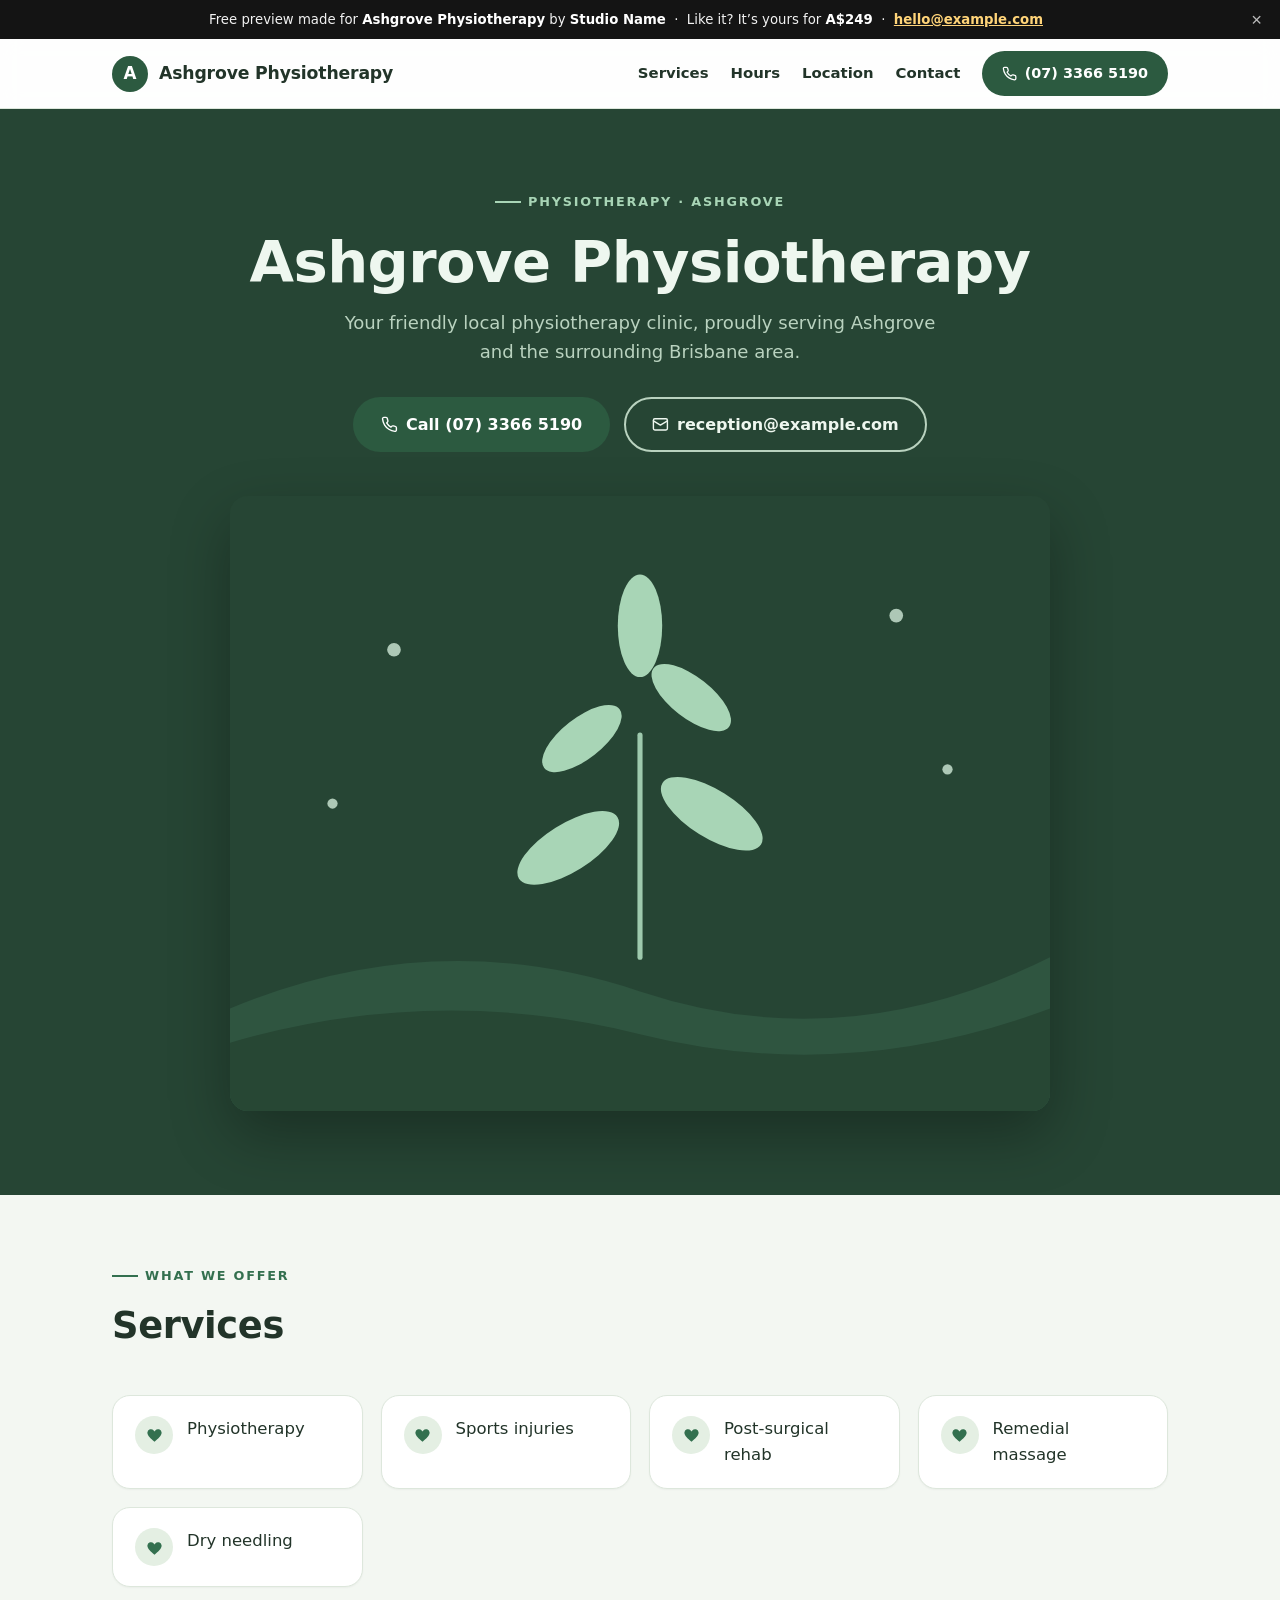
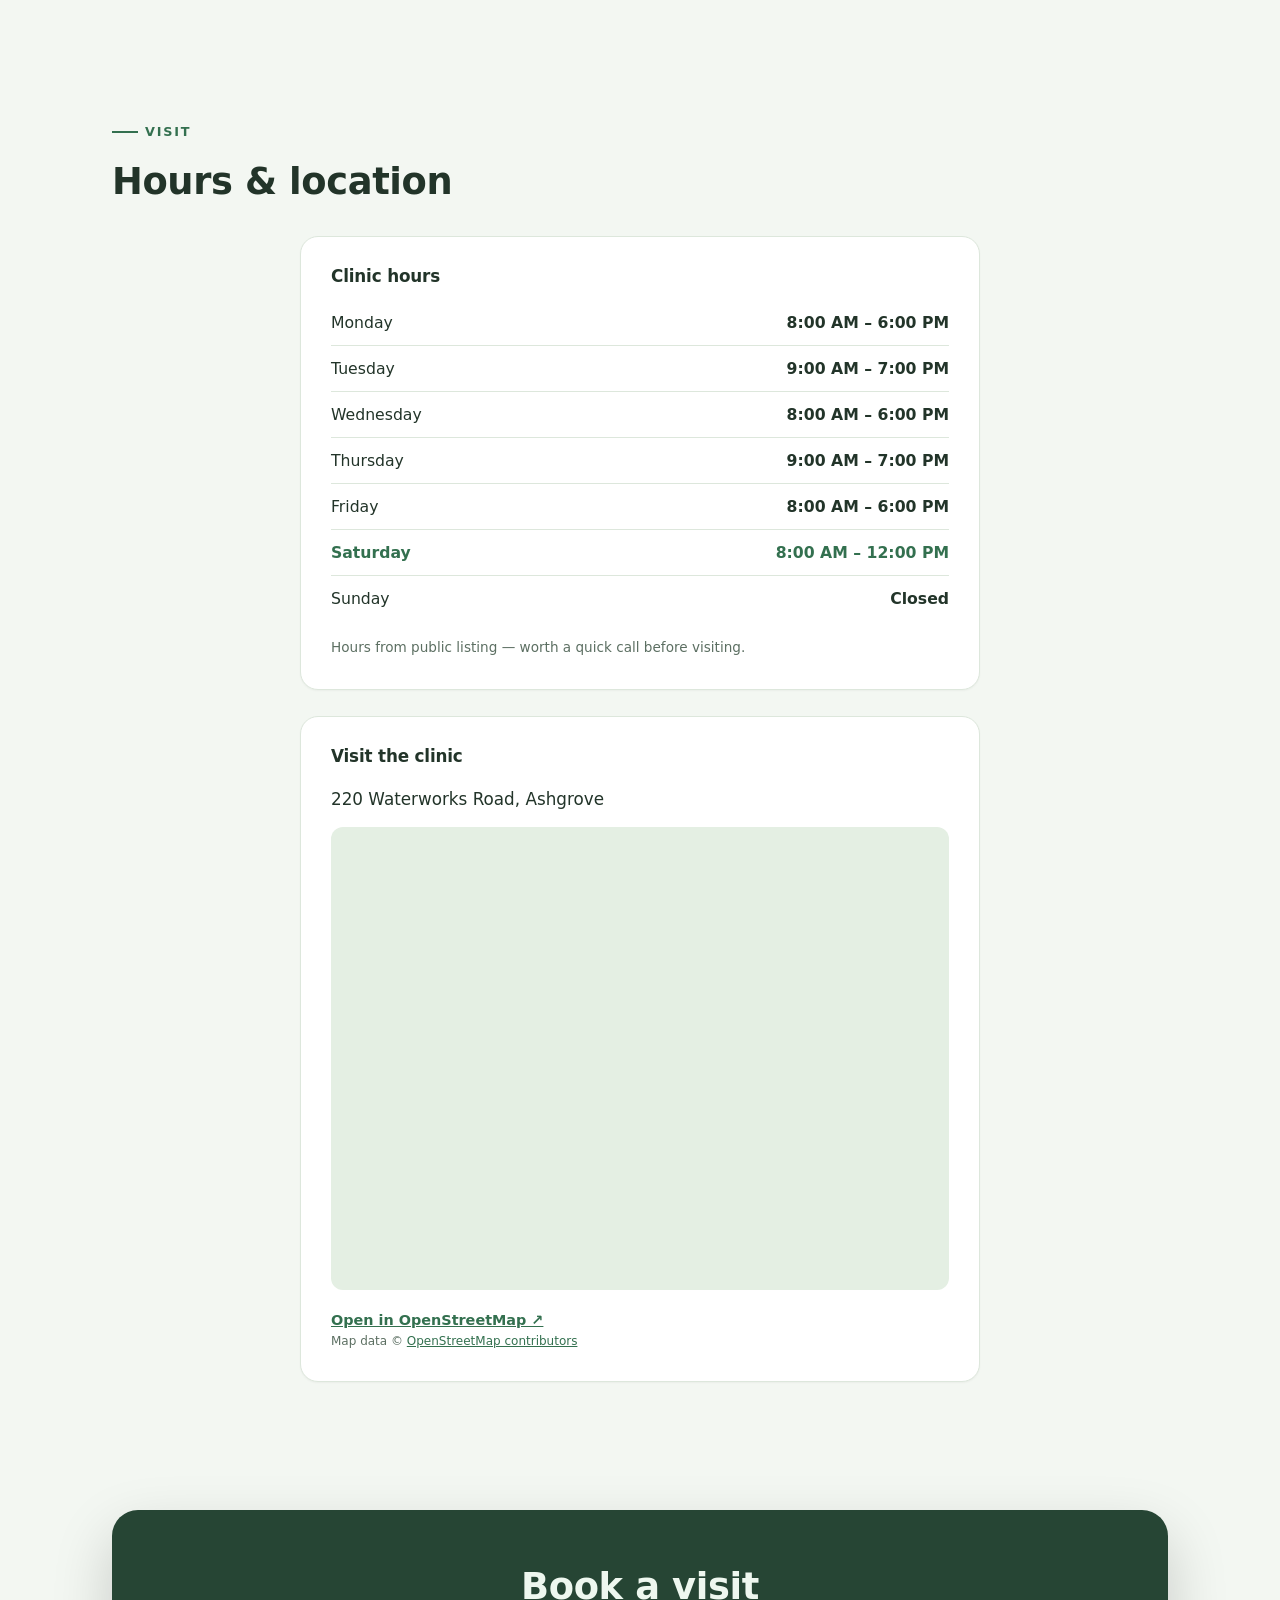
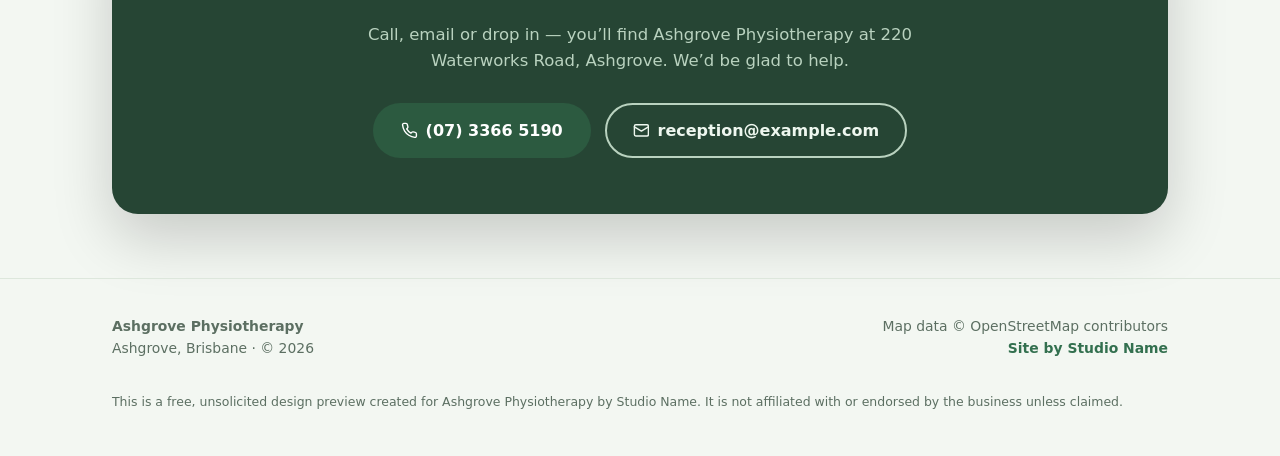
==== previews/_samples/ashgrove-physio/index.html @ f1c0a26a "sitegen: preview-site generator — 6 themes, hours/OSM parser, JSON-LD, samples+gallery (Lighthouse 1" ====
<!doctype html>
<html lang="en-AU">
<head>
<meta charset="utf-8">
<meta name="viewport" content="width=device-width,initial-scale=1">
<title>Ashgrove Physiotherapy — Physiotherapy in Ashgrove, Brisbane</title>
<meta name="description" content="Ashgrove Physiotherapy is a local physiotherapy clinic in Ashgrove, Brisbane. Services include physiotherapy, sports injuries, post-surgical rehab. Call (07) 33">
<meta name="robots" content="noindex">
<meta property="og:type" content="website">
<meta property="og:title" content="Ashgrove Physiotherapy — Physiotherapy in Ashgrove, Brisbane">
<meta property="og:description" content="Ashgrove Physiotherapy is a local physiotherapy clinic in Ashgrove, Brisbane. Services include physiotherapy, sports injuries, post-surgical rehab. Call (07) 33">
<meta property="og:locale" content="en_AU">
<meta name="theme-color" content="#264534">
<link rel="icon" href="data:image/svg+xml,%3Csvg xmlns='http://www.w3.org/2000/svg' viewBox='0 0 64 64'%3E%3Crect width='64' height='64' rx='14' fill='%232c5a40'/%3E%3Ctext x='32' y='44' font-family='system-ui,sans-serif' font-size='34' font-weight='700' text-anchor='middle' fill='%23ffffff'%3EA%3C/text%3E%3C/svg%3E">
<script type="application/ld+json">{"@context":"https://schema.org","@type":"PhysicalTherapist","name":"Ashgrove Physiotherapy","address":{"@type":"PostalAddress","streetAddress":"220 Waterworks Road","addressLocality":"Ashgrove","addressRegion":"QLD","addressCountry":"AU"},"telephone":"(07) 3366 5190","email":"reception@example.com","geo":{"@type":"GeoCoordinates","latitude":-27.4436,"longitude":152.9927},"openingHoursSpecification":[{"@type":"OpeningHoursSpecification","dayOfWeek":["Monday","Wednesday","Friday"],"opens":"08:00","closes":"18:00"},{"@type":"OpeningHoursSpecification","dayOfWeek":["Tuesday","Thursday"],"opens":"09:00","closes":"19:00"},{"@type":"OpeningHoursSpecification","dayOfWeek":["Saturday"],"opens":"08:00","closes":"12:00"}]}</script>
<style>
:root{--bg:#f3f7f2;--surface:#ffffff;--ink:#223429;--muted:#5c6f62;--deep:#264534;--deep-ink:#eef7ef;--deep-muted:#b9d2bf;--accent:#33704f;--accent-bg:#2c5a40;--accent-ink:#ffffff;--accent-on-deep:#a8d5b6;--line:#dde7dc;--chip:#e4efe3;--radius:18px;--btn-radius:999px;--font-d:ui-rounded,"SF Pro Rounded","Segoe UI",system-ui,sans-serif;--font-b:system-ui,"Segoe UI",Roboto,Helvetica,Arial,sans-serif}
*{box-sizing:border-box;margin:0;padding:0}
html{scroll-behavior:smooth}
body{font-family:var(--font-b);background:var(--bg);color:var(--ink);line-height:1.6;font-size:16.5px;-webkit-font-smoothing:antialiased}
img,svg{max-width:100%;display:block}
a{color:var(--accent)}
.wrap{max-width:1100px;margin:0 auto;padding:0 22px}
section{padding:64px 0}
h1,h2,h3{font-family:var(--font-d);line-height:1.12;font-weight:800;letter-spacing:-.01em}
h2{font-size:clamp(1.7rem,3.4vw,2.3rem);margin-bottom:.4em}
h3{font-size:1.05rem}
.eyebrow{display:inline-flex;align-items:center;gap:.55em;font-size:.8rem;font-weight:700;letter-spacing:.14em;text-transform:uppercase;color:var(--accent);margin-bottom:18px}
.eyebrow::before{content:"";width:26px;height:2px;background:var(--accent);display:inline-block}
.hero .eyebrow{color:var(--accent-on-deep)}
.hero .eyebrow::before{background:var(--accent-on-deep)}
.lede{font-size:1.13rem;color:var(--deep-muted);max-width:34em;margin:14px 0 30px}
.btn{display:inline-flex;align-items:center;gap:.5em;padding:13px 26px;border-radius:var(--btn-radius);font-weight:700;font-size:1rem;text-decoration:none;border:2px solid transparent;transition:transform .15s ease,box-shadow .15s ease}
.btn-primary{background:var(--accent-bg);color:var(--accent-ink)}
.btn-primary:hover{transform:translateY(-2px);box-shadow:0 8px 20px rgb(0 0 0/.22)}
.btn-ghost{border-color:var(--deep-muted);color:var(--deep-ink);background:transparent}
.btn-ghost:hover{border-color:var(--deep-ink)}
.btn svg{width:1.05em;height:1.05em;flex:none}
/* preview banner */
.pvbar{position:relative;z-index:60;display:flex;align-items:center;justify-content:center;gap:1em;flex-wrap:wrap;background:#141414;color:#f2f2f2;font-size:.83rem;padding:9px 46px 9px 18px;text-align:center}
.pvbar a{color:#ffd479;font-weight:700}
.pvbar strong{color:#fff}
.pvbar button{position:absolute;right:10px;top:50%;transform:translateY(-50%);background:transparent;border:0;color:#bbb;font-size:1.15rem;cursor:pointer;line-height:1;padding:4px 8px}
.pvbar button:hover{color:#fff}
/* header */
.site-head{position:sticky;top:0;z-index:50;background:color-mix(in srgb,var(--surface) 88%,transparent);backdrop-filter:blur(10px);border-bottom:1px solid var(--line)}
.site-head .wrap{display:flex;align-items:center;justify-content:space-between;gap:14px;padding-top:12px;padding-bottom:12px}
.brand{display:flex;align-items:center;gap:11px;text-decoration:none;color:var(--ink);font-family:var(--font-d);font-weight:800;font-size:1.08rem;letter-spacing:-.01em}
.brand .mark{width:36px;height:36px;flex:none;border-radius:50%;background:var(--accent-bg);color:var(--accent-ink);display:grid;place-items:center;font-size:1.05rem}
nav{display:flex;align-items:center;gap:22px}
nav a{color:var(--ink);text-decoration:none;font-size:.93rem;font-weight:600}
nav a:hover{color:var(--accent)}
nav .btn{padding:9px 18px;font-size:.9rem}
@media(max-width:640px){nav a.navlink{display:none}}
/* hero */
.hero{background:var(--deep);color:var(--deep-ink);padding:76px 0 84px;overflow:hidden}
.hero-grid{display:grid;grid-template-columns:1.02fr .98fr;gap:56px;align-items:center}
.hero-center{text-align:center;max-width:820px;margin:0 auto}
.hero-center .eyebrow{justify-content:center}
.hero-center .lede{margin-left:auto;margin-right:auto}
.hero-art{border-radius:var(--radius);overflow:hidden;box-shadow:0 24px 60px rgb(0 0 0/.3);line-height:0}
.hero-center .hero-art{margin-top:44px}
.hero h1{font-size:clamp(2.2rem,5.4vw,3.6rem)}
.cta-row{display:flex;gap:14px;flex-wrap:wrap}
.hero-center .cta-row{justify-content:center}
.hero .phone-chip{margin-top:22px;color:var(--deep-muted);font-size:.92rem}
/* services */
.svc-head{display:flex;align-items:end;justify-content:space-between;gap:20px;margin-bottom:34px}
.svc-head p{color:var(--muted);max-width:40em}
.svc-grid{display:grid;grid-template-columns:repeat(auto-fit,minmax(240px,1fr));gap:18px;list-style:none}
.svc-grid li{background:var(--surface);border:1px solid var(--line);border-radius:var(--radius);padding:20px 22px;display:flex;gap:14px;align-items:flex-start;box-shadow:0 1px 2px rgb(0 0 0/.04)}
.svc-grid li .ic{flex:none;width:38px;height:38px;border-radius:50%;background:var(--chip);color:var(--accent);display:grid;place-items:center}
.svc-grid li .ic svg{width:19px;height:19px}
.svc-rows{list-style:none;max-width:720px;margin:0 auto}
.svc-rows li{display:flex;align-items:center;gap:16px;padding:17px 4px;border-bottom:1px solid var(--line);font-family:var(--font-d);font-size:1.15rem}
.svc-rows li:last-child{border-bottom:0}
.svc-rows .dot{flex:none;width:9px;height:9px;border-radius:50%;background:var(--accent)}
.svc-rows .no{color:var(--accent);font-size:.8rem;letter-spacing:.1em;font-family:var(--font-b);font-weight:700;min-width:2.1em}
.svc-menu{list-style:none;display:grid;grid-template-columns:repeat(auto-fit,minmax(300px,1fr));column-gap:48px;max-width:860px;margin:0 auto;background:var(--surface);border:1px solid var(--line);border-radius:var(--radius);padding:34px 40px}
.svc-menu li{display:flex;align-items:baseline;gap:10px;padding:13px 0;border-bottom:1px dashed var(--line)}
.svc-menu li span:first-child{font-family:var(--font-d);font-size:1.12rem}
.svc-checks{list-style:none;display:grid;grid-template-columns:repeat(auto-fit,minmax(280px,1fr));gap:14px 34px;max-width:860px}
.svc-checks li{display:flex;gap:12px;align-items:flex-start;padding:6px 0;font-size:1.05rem}
.svc-checks .ic{flex:none;width:26px;height:26px;border-radius:6px;background:var(--chip);color:var(--accent);display:grid;place-items:center;margin-top:2px}
.svc-checks .ic svg{width:15px;height:15px}
/* info (hours + location) */
.info-grid{display:grid;grid-template-columns:1fr 1fr;gap:26px;align-items:stretch}
.info-grid.single{grid-template-columns:1fr;max-width:720px;margin:0 auto}
.info-grid.centered{grid-template-columns:minmax(0,680px);justify-content:center}
.card{background:var(--surface);border:1px solid var(--line);border-radius:var(--radius);padding:30px;box-shadow:0 1px 2px rgb(0 0 0/.04)}
.hours-table{width:100%;border-collapse:collapse;font-size:.98rem}
.hours-table td{padding:10px 0;border-bottom:1px solid var(--line)}
.hours-table tr:last-child td{border-bottom:0}
.hours-table td:last-child{text-align:right;font-weight:600;font-variant-numeric:tabular-nums}
.hours-table tr.today td{color:var(--accent);font-weight:800}
.hours-note{margin-top:16px;font-size:.85rem;color:var(--muted)}
.map-frame{width:100%;aspect-ratio:4/3;border:0;border-radius:calc(var(--radius) - 6px);background:var(--chip)}
.addr{font-size:1.05rem;margin:6px 0 14px}
.map-link{font-size:.9rem;font-weight:600}
.map-credit{font-size:.75rem;color:var(--muted);margin-top:10px}
.photos{display:grid;grid-template-columns:repeat(auto-fit,minmax(200px,1fr));gap:14px;margin-top:20px}
.photos img{width:100%;aspect-ratio:4/3;object-fit:cover;border-radius:calc(var(--radius) - 6px)}
/* contact */
.contact-band{background:var(--deep);color:var(--deep-ink);border-radius:calc(var(--radius) + 8px);padding:56px 48px;text-align:center;box-shadow:0 24px 60px rgb(0 0 0/.18)}
.contact-band h2{color:var(--deep-ink)}
.contact-band p{color:var(--deep-muted);max-width:38em;margin:0 auto 28px}
.contact-band .cta-row{justify-content:center}
/* footer */
.site-foot{border-top:1px solid var(--line);padding:36px 0 44px;font-size:.87rem;color:var(--muted)}
.site-foot .wrap{display:flex;justify-content:space-between;gap:18px;flex-wrap:wrap}
.site-foot .studio{color:var(--accent);font-weight:700;text-decoration:none}
.preview-note{width:100%;font-size:.78rem;margin-top:14px}
/* responsive */
@media(max-width:860px){
  .hero-grid{grid-template-columns:1fr;gap:38px}
  .hero{padding:60px 0 66px}
  .info-grid{grid-template-columns:1fr}
  .contact-band{padding:42px 24px}
  section{padding:50px 0}
  .svc-menu{padding:26px 22px}
}
@media(prefers-reduced-motion:reduce){*{scroll-behavior:auto;transition:none!important}}
:focus-visible{outline:3px solid var(--accent);outline-offset:2px;border-radius:4px}
</style>
</head>
<body>
<div class="pvbar" id="pvbar" role="region" aria-label="Preview notice">
  <span>Free preview made for <strong>Ashgrove Physiotherapy</strong> by <strong>Studio Name</strong>
  &nbsp;·&nbsp; Like it? It&rsquo;s yours for <strong>A$249</strong>
  &nbsp;·&nbsp; <a href="mailto:hello@example.com">hello@example.com</a></span>
  <button type="button" id="pv-dismiss" aria-label="Dismiss preview notice">&times;</button>
</div>
<header class="site-head"><div class="wrap">
  <a class="brand" href="#top"><span class="mark">A</span>Ashgrove Physiotherapy</a>
  <nav aria-label="Site">
    <a class="navlink" href="#services">Services</a>
    <a class="navlink" href="#hours">Hours</a>
    <a class="navlink" href="#location">Location</a>
    <a class="navlink" href="#contact">Contact</a>
    <a class="btn btn-primary" href="tel:0733665190"><svg viewBox="0 0 24 24" fill="none" stroke="currentColor" stroke-width="2" stroke-linecap="round" stroke-linejoin="round" aria-hidden="true"><path d="M22 16.9v3a2 2 0 0 1-2.2 2 19.8 19.8 0 0 1-8.6-3 19.5 19.5 0 0 1-6-6 19.8 19.8 0 0 1-3-8.7A2 2 0 0 1 4.1 2h3a2 2 0 0 1 2 1.7c.1 1 .4 2 .7 2.8a2 2 0 0 1-.5 2.1L8.1 9.9a16 16 0 0 0 6 6l1.3-1.2a2 2 0 0 1 2.1-.5c.9.3 1.9.6 2.8.7a2 2 0 0 1 1.7 2z"/></svg>(07) 3366 5190</a>
  </nav>
</div></header>
<main>
<section class="hero" id="top"><div class="wrap"><div class="hero-center">
        <span class="eyebrow">Physiotherapy · Ashgrove</span>
        <h1>Ashgrove Physiotherapy</h1>
        <p class="lede">Your friendly local physiotherapy clinic, proudly serving Ashgrove and the surrounding Brisbane area.</p>
        <div class="cta-row"><a class="btn btn-primary" href="tel:0733665190"><svg viewBox="0 0 24 24" fill="none" stroke="currentColor" stroke-width="2" stroke-linecap="round" stroke-linejoin="round" aria-hidden="true"><path d="M22 16.9v3a2 2 0 0 1-2.2 2 19.8 19.8 0 0 1-8.6-3 19.5 19.5 0 0 1-6-6 19.8 19.8 0 0 1-3-8.7A2 2 0 0 1 4.1 2h3a2 2 0 0 1 2 1.7c.1 1 .4 2 .7 2.8a2 2 0 0 1-.5 2.1L8.1 9.9a16 16 0 0 0 6 6l1.3-1.2a2 2 0 0 1 2.1-.5c.9.3 1.9.6 2.8.7a2 2 0 0 1 1.7 2z"/></svg>Call (07) 3366 5190</a>
<a class="btn btn-ghost" href="mailto:reception@example.com"><svg viewBox="0 0 24 24" fill="none" stroke="currentColor" stroke-width="2" stroke-linecap="round" stroke-linejoin="round" aria-hidden="true"><rect x="2" y="4" width="20" height="16" rx="2"/><path d="m22 7-10 6L2 7"/></svg>reception@example.com</a></div>
        <div class="hero-art"><svg xmlns="http://www.w3.org/2000/svg" viewBox="0 0 480 360" role="img" aria-hidden="true">
    <rect width="480" height="360" fill="#264534"/>
    <path d="M0 300 Q120 250 240 290 T480 270 V360 H0 Z" fill="#2f5540"/>
    <path d="M0 320 Q120 285 240 315 T480 300 V360 H0 Z" fill="#274734"/>
    <g transform="translate(240 120)">
      <g fill="none" stroke="#9ec9ad" stroke-width="3" stroke-linecap="round"><path d="M0 150 V20"/></g>
      <g fill="#a8d5b6">
        <ellipse cx="-42" cy="86" rx="34" ry="14" transform="rotate(-32 -42 86)"/>
        <ellipse cx="42" cy="66" rx="34" ry="14" transform="rotate(32 42 66)"/>
        <ellipse cx="-34" cy="22" rx="28" ry="12" transform="rotate(-38 -34 22)"/>
        <ellipse cx="30" cy="-2" rx="28" ry="12" transform="rotate(38 30 -2)"/>
        <ellipse cx="0" cy="-44" rx="13" ry="30"/>
      </g>
    </g>
    <g fill="#cfe8d7" opacity=".8"><circle cx="96" cy="90" r="4"/><circle cx="390" cy="70" r="4"/><circle cx="420" cy="160" r="3"/><circle cx="60" cy="180" r="3"/></g>
  </svg></div>
      </div></div></section>
<section id="services"><div class="wrap">
  <div class="svc-head"><div><span class="eyebrow">What we offer</span><h2>Services</h2></div></div>
  <ul class="svc-grid"><li><span class="ic"><svg viewBox="0 0 24 24" aria-hidden="true"><path d="M12 21C7 17 3 13.5 3 9.5A4.5 4.5 0 0 1 11 7l1 1.3L13 7a4.5 4.5 0 0 1 8 2.5c0 4-4 7.5-9 11.5z" fill="currentColor"/></svg></span><span>Physiotherapy</span></li><li><span class="ic"><svg viewBox="0 0 24 24" aria-hidden="true"><path d="M12 21C7 17 3 13.5 3 9.5A4.5 4.5 0 0 1 11 7l1 1.3L13 7a4.5 4.5 0 0 1 8 2.5c0 4-4 7.5-9 11.5z" fill="currentColor"/></svg></span><span>Sports injuries</span></li><li><span class="ic"><svg viewBox="0 0 24 24" aria-hidden="true"><path d="M12 21C7 17 3 13.5 3 9.5A4.5 4.5 0 0 1 11 7l1 1.3L13 7a4.5 4.5 0 0 1 8 2.5c0 4-4 7.5-9 11.5z" fill="currentColor"/></svg></span><span>Post-surgical rehab</span></li><li><span class="ic"><svg viewBox="0 0 24 24" aria-hidden="true"><path d="M12 21C7 17 3 13.5 3 9.5A4.5 4.5 0 0 1 11 7l1 1.3L13 7a4.5 4.5 0 0 1 8 2.5c0 4-4 7.5-9 11.5z" fill="currentColor"/></svg></span><span>Remedial massage</span></li><li><span class="ic"><svg viewBox="0 0 24 24" aria-hidden="true"><path d="M12 21C7 17 3 13.5 3 9.5A4.5 4.5 0 0 1 11 7l1 1.3L13 7a4.5 4.5 0 0 1 8 2.5c0 4-4 7.5-9 11.5z" fill="currentColor"/></svg></span><span>Dry needling</span></li></ul>
</div></section>
<section><div class="wrap"><span class="eyebrow">Visit</span>
  <h2 style="margin-bottom:34px">Hours &amp; location</h2>
  <div class="info-grid centered"><div class="card" id="hours"><h3>Clinic hours</h3><div style="height:14px"></div><table class="hours-table"><tbody><tr data-days="0"><td>Monday</td><td>8:00 AM – 6:00 PM</td></tr><tr data-days="1"><td>Tuesday</td><td>9:00 AM – 7:00 PM</td></tr><tr data-days="2"><td>Wednesday</td><td>8:00 AM – 6:00 PM</td></tr><tr data-days="3"><td>Thursday</td><td>9:00 AM – 7:00 PM</td></tr><tr data-days="4"><td>Friday</td><td>8:00 AM – 6:00 PM</td></tr><tr data-days="5"><td>Saturday</td><td>8:00 AM – 12:00 PM</td></tr><tr data-days="6"><td>Sunday</td><td>Closed</td></tr></tbody></table>
       <p class="hours-note">Hours from public listing — worth a quick call before visiting.</p></div>
<div class="card" id="location"><h3>Visit the clinic</h3><div style="height:14px"></div><p class="addr">220 Waterworks Road, Ashgrove</p><iframe class="map-frame" title="Map of Ashgrove Physiotherapy area" loading="lazy" referrerpolicy="no-referrer"
      src="https://www.openstreetmap.org/export/embed.html?bbox=152.98820,-27.44684,152.99720,-27.44036&amp;layer=mapnik&amp;marker=-27.4436,152.9927"></iframe><p class="map-credit"><a class="map-link" href="https://www.openstreetmap.org/?mlat=-27.4436&amp;mlon=152.9927#map=17/-27.4436/152.9927" target="_blank" rel="noopener">Open in OpenStreetMap &nearr;</a><br>Map data &copy; <a href="https://www.openstreetmap.org/copyright" target="_blank" rel="noopener">OpenStreetMap contributors</a></p></div></div>
</div></section>

<section id="contact"><div class="wrap"><div class="contact-band">
  <h2>Book a visit</h2>
  <p>Call, email or drop in — you&rsquo;ll find Ashgrove Physiotherapy at 220 Waterworks Road, Ashgrove. We&rsquo;d be glad to help.</p>
  <div class="cta-row"><a class="btn btn-primary" href="tel:0733665190"><svg viewBox="0 0 24 24" fill="none" stroke="currentColor" stroke-width="2" stroke-linecap="round" stroke-linejoin="round" aria-hidden="true"><path d="M22 16.9v3a2 2 0 0 1-2.2 2 19.8 19.8 0 0 1-8.6-3 19.5 19.5 0 0 1-6-6 19.8 19.8 0 0 1-3-8.7A2 2 0 0 1 4.1 2h3a2 2 0 0 1 2 1.7c.1 1 .4 2 .7 2.8a2 2 0 0 1-.5 2.1L8.1 9.9a16 16 0 0 0 6 6l1.3-1.2a2 2 0 0 1 2.1-.5c.9.3 1.9.6 2.8.7a2 2 0 0 1 1.7 2z"/></svg>(07) 3366 5190</a>
<a class="btn btn-ghost" href="mailto:reception@example.com"><svg viewBox="0 0 24 24" fill="none" stroke="currentColor" stroke-width="2" stroke-linecap="round" stroke-linejoin="round" aria-hidden="true"><rect x="2" y="4" width="20" height="16" rx="2"/><path d="m22 7-10 6L2 7"/></svg>reception@example.com</a></div>
</div></div></section>
</main>
<footer class="site-foot"><div class="wrap">
  <div><strong>Ashgrove Physiotherapy</strong><br>Ashgrove, Brisbane · &copy; 2026</div>
  <div style="text-align:right">Map data &copy; OpenStreetMap contributors<br><a class="studio" href="#">Site by Studio Name</a></div>
  <p class="preview-note">This is a free, unsolicited design preview created for Ashgrove Physiotherapy by Studio Name. It is not affiliated with or endorsed by the business unless claimed.</p>
</div></footer>
<script>(function(){var b=document.getElementById('pv-dismiss');if(b){b.addEventListener('click',function(){var e=document.getElementById('pvbar');if(e)e.remove()})}var d=(new Date().getDay()+6)%7;var t=document.querySelectorAll('tr[data-days]');for(var i=0;i<t.length;i++){if(t[i].getAttribute('data-days').split(',').indexOf(String(d))>-1)t[i].classList.add('today')}})();</script>
</body>
</html>
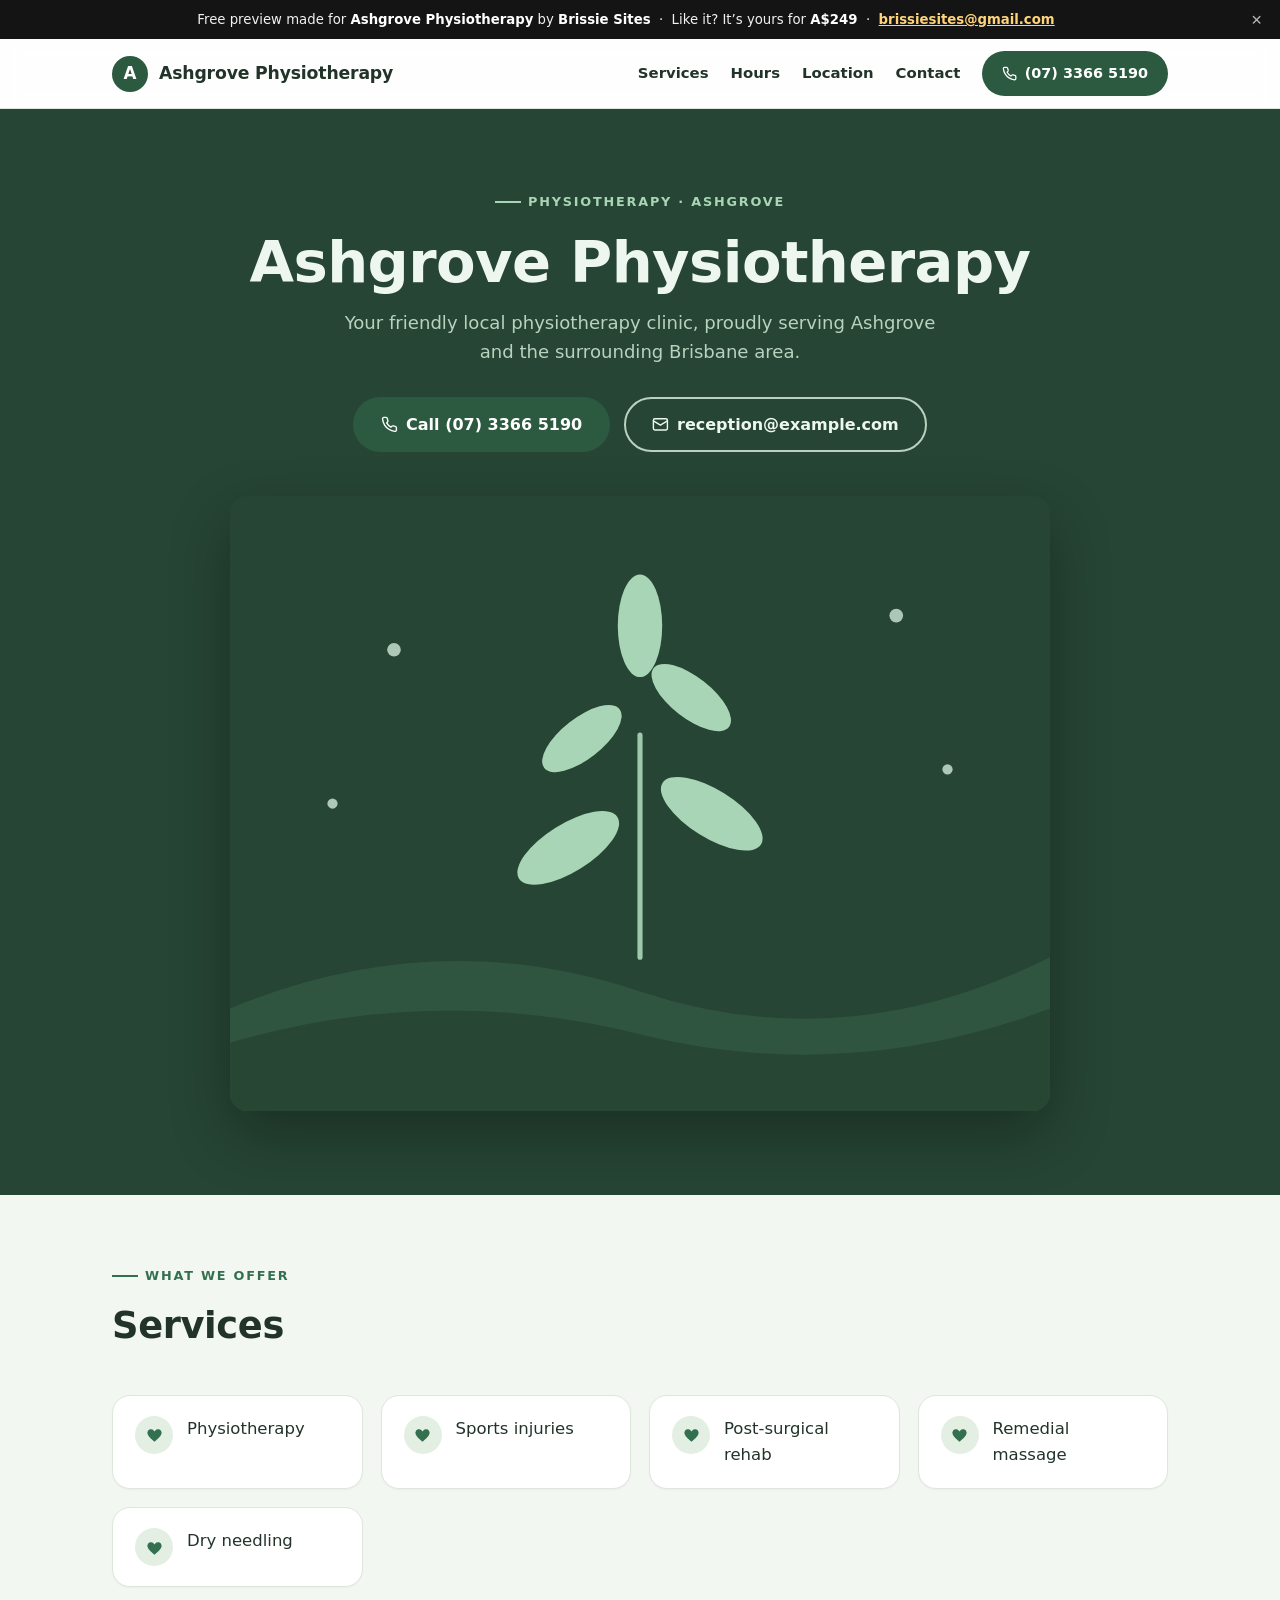
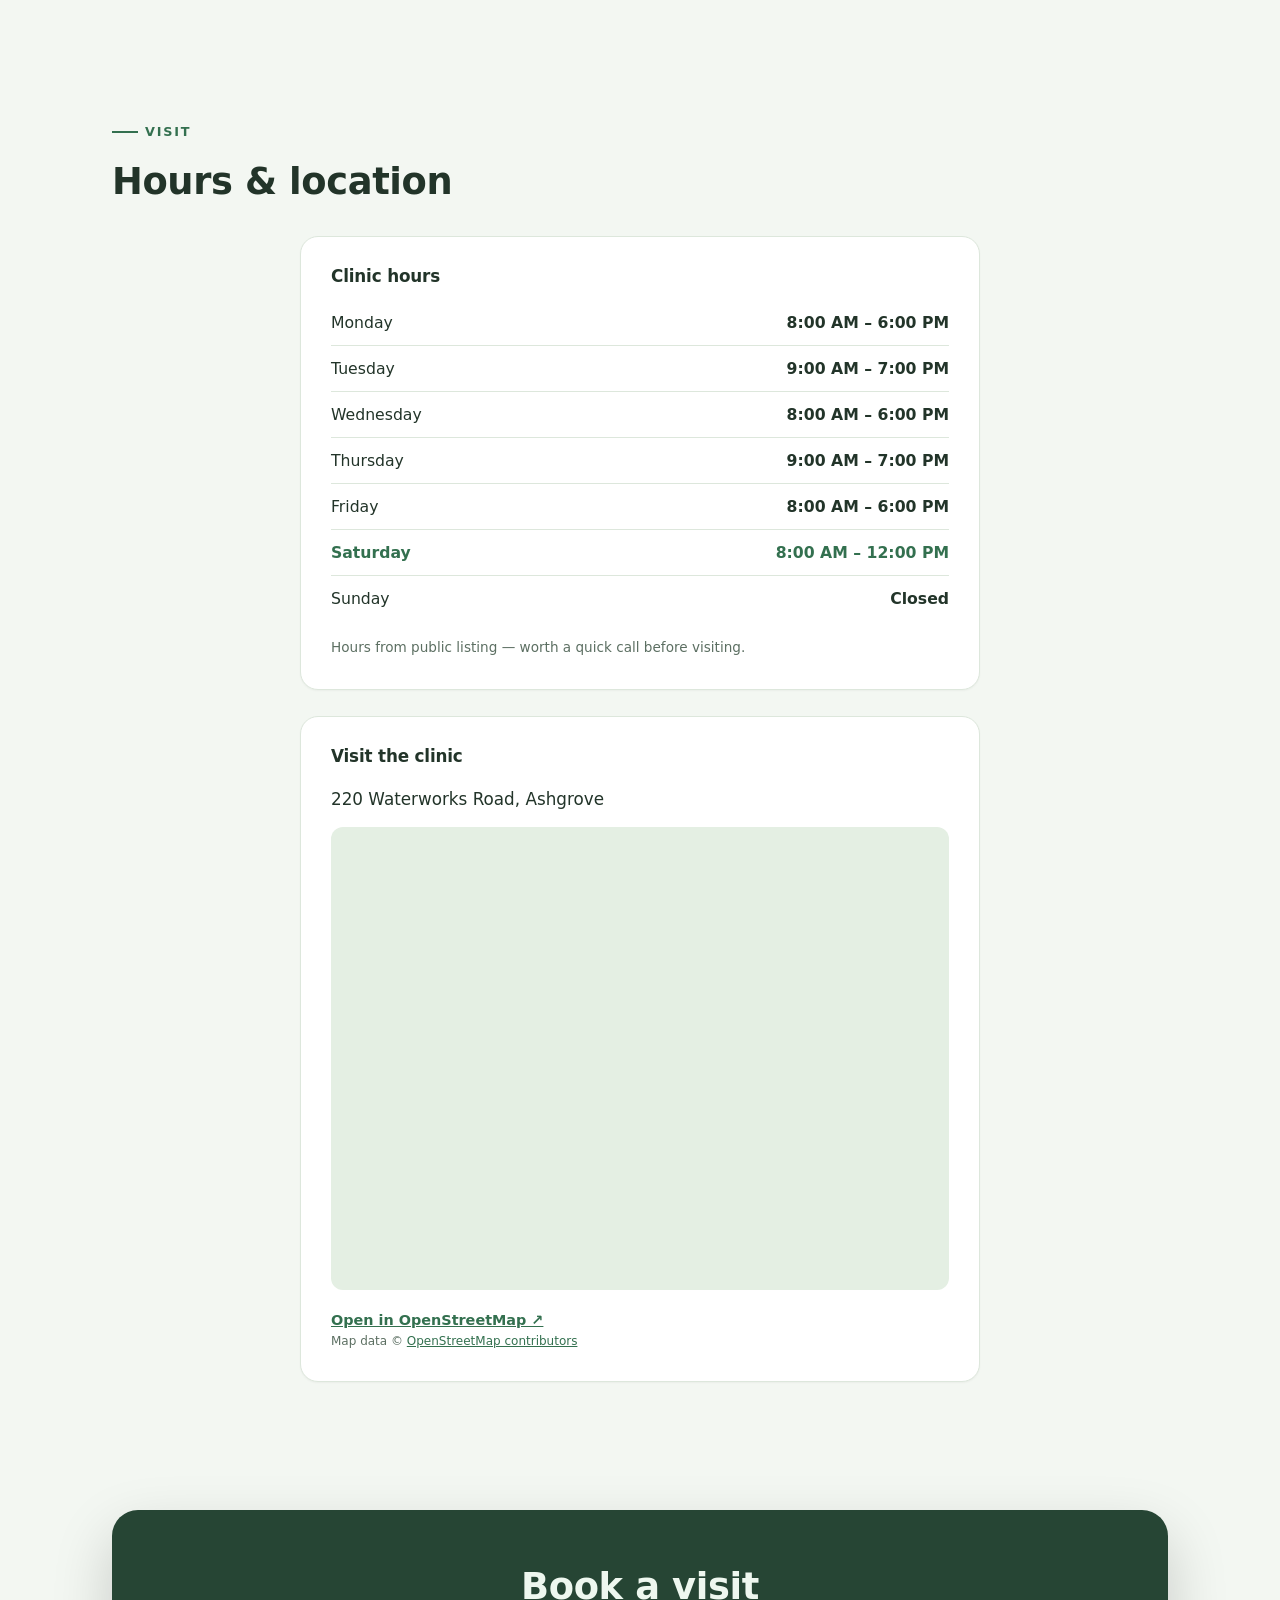
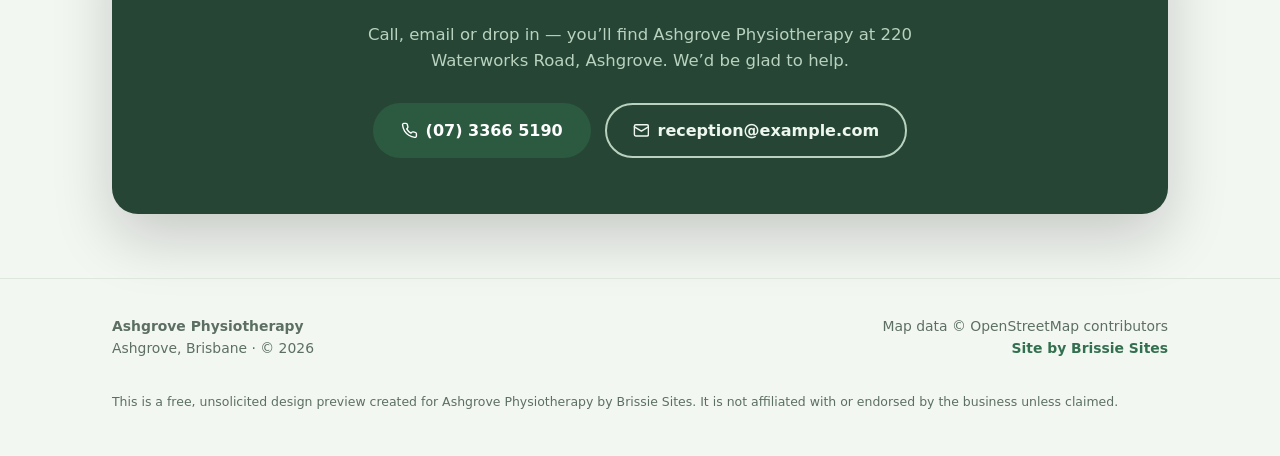
==== commit b5a28142: "outreach: apply Brissie Sites brand; fix category labels, service fallbacks and lead data quality" ====
--- a/previews/_samples/ashgrove-physio/index.html
+++ b/previews/_samples/ashgrove-physio/index.html
@@ -125,9 +125,9 @@
 </head>
 <body>
 <div class="pvbar" id="pvbar" role="region" aria-label="Preview notice">
-  <span>Free preview made for <strong>Ashgrove Physiotherapy</strong> by <strong>Studio Name</strong>
+  <span>Free preview made for <strong>Ashgrove Physiotherapy</strong> by <strong>Brissie Sites</strong>
   &nbsp;·&nbsp; Like it? It&rsquo;s yours for <strong>A$249</strong>
-  &nbsp;·&nbsp; <a href="mailto:hello@example.com">hello@example.com</a></span>
+  &nbsp;·&nbsp; <a href="mailto:brissiesites@gmail.com">brissiesites@gmail.com</a></span>
   <button type="button" id="pv-dismiss" aria-label="Dismiss preview notice">&times;</button>
 </div>
 <header class="site-head"><div class="wrap">
@@ -185,8 +185,8 @@
 </main>
 <footer class="site-foot"><div class="wrap">
   <div><strong>Ashgrove Physiotherapy</strong><br>Ashgrove, Brisbane · &copy; 2026</div>
-  <div style="text-align:right">Map data &copy; OpenStreetMap contributors<br><a class="studio" href="#">Site by Studio Name</a></div>
-  <p class="preview-note">This is a free, unsolicited design preview created for Ashgrove Physiotherapy by Studio Name. It is not affiliated with or endorsed by the business unless claimed.</p>
+  <div style="text-align:right">Map data &copy; OpenStreetMap contributors<br><a class="studio" href="mailto:brissiesites@gmail.com">Site by Brissie Sites</a></div>
+  <p class="preview-note">This is a free, unsolicited design preview created for Ashgrove Physiotherapy by Brissie Sites. It is not affiliated with or endorsed by the business unless claimed.</p>
 </div></footer>
 <script>(function(){var b=document.getElementById('pv-dismiss');if(b){b.addEventListener('click',function(){var e=document.getElementById('pvbar');if(e)e.remove()})}var d=(new Date().getDay()+6)%7;var t=document.querySelectorAll('tr[data-days]');for(var i=0;i<t.length;i++){if(t[i].getAttribute('data-days').split(',').indexOf(String(d))>-1)t[i].classList.add('today')}})();</script>
 </body>
